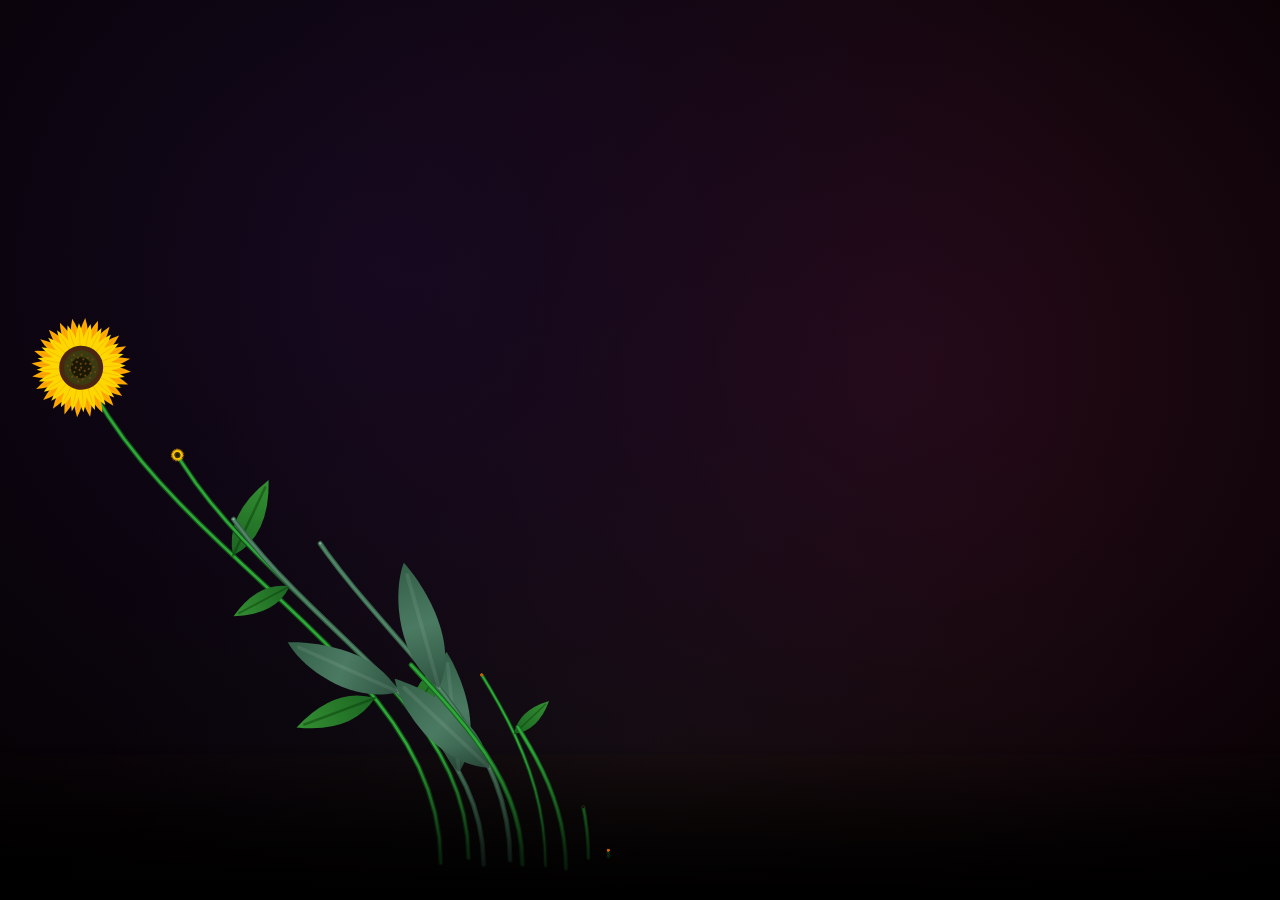
==== index.html @ 12f0e01c "Add infinite flower garden web project Initial commit of An Infinite Garden for Her - a responsive, " ====
<!DOCTYPE html>
<html lang="en">

<head>
    <meta charset="UTF-8">
    <meta name="viewport" content="width=device-width, initial-scale=1.0">
    <title>An Infinite Garden for Her 🌸</title>
    <link type="image/png" sizes="96x96" rel="icon" href="./favicon.png">
    <link rel="preconnect" href="https://fonts.googleapis.com">
    <link rel="preconnect" href="https://fonts.gstatic.com" crossorigin>
    <link href="https://fonts.googleapis.com/css2?family=Inter:wght@300;400;500;600&family=JetBrains+Mono:wght@300;400;500&display=swap" rel="stylesheet">
    <link rel="stylesheet" href="style.css">
</head>

<body>

    <div id="ui"></div>
    <canvas id="c"></canvas>

    <script src="script.js"></script>
</body>

</html>
---- style.css ----
* {
    margin: 0;
    padding: 0;
    box-sizing: border-box;
}

body {
    width: 100vw;
    height: 100vh;
    overflow: hidden;
    background: 
        radial-gradient(circle at 30% 30%, rgba(24, 10, 36, 0.85) 0%, rgba(0, 0, 0, 0) 65%),
        radial-gradient(circle at 70% 40%, rgba(46, 12, 28, 0.85) 0%, rgba(0, 0, 0, 0) 65%),
        radial-gradient(circle at 50% 80%, rgba(15, 30, 15, 0.45) 0%, rgba(0, 0, 0, 0) 55%),
        #040102;
    font-family: 'Inter', sans-serif;
    cursor: default;
}

canvas {
    position: absolute;
    top: 0;
    left: 0;
    width: 100%;
    height: 100%;
}

#ui {
    position: absolute;
    top: 40px;
    width: 100%;
    text-align: center;
    color: rgba(255, 255, 255, 0.65);
    pointer-events: none;
    letter-spacing: 2px;
    font-size: clamp(20px, 4.5vw, 28px);
    font-weight: 300;
    display: none;
    animation: fadeIn 2s ease-in-out forwards;
}

@keyframes fadeIn {
    from { opacity: 0; transform: translateY(-5px); }
    to { opacity: 1; transform: translateY(0); }
}
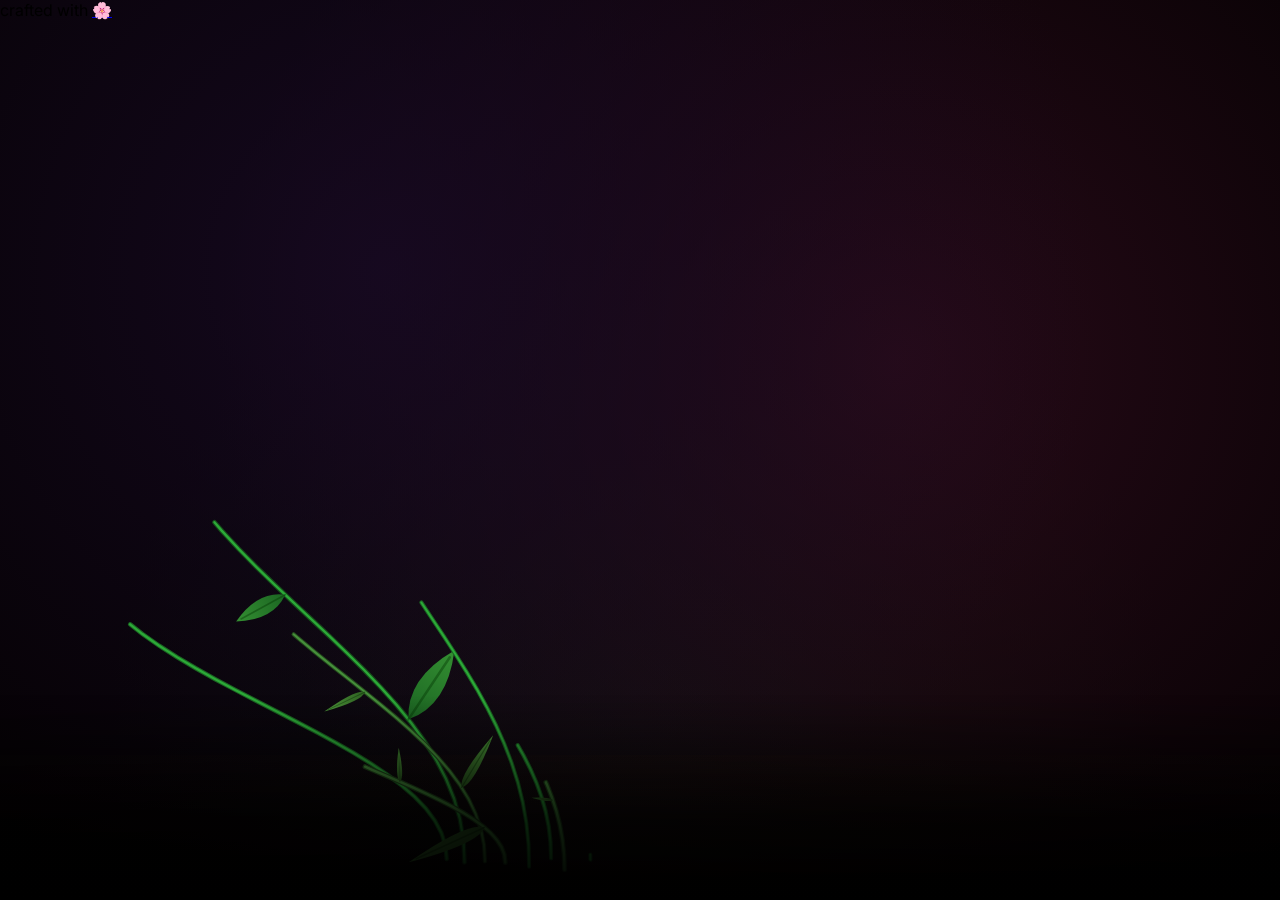
==== commit 14f29c4b: "Enhance interactive sway & sensor-driven physics Improve mouse and sensor-driven flower motion: trac" ====
--- a/index.html
+++ b/index.html
@@ -4,11 +4,13 @@
 <head>
     <meta charset="UTF-8">
     <meta name="viewport" content="width=device-width, initial-scale=1.0">
-    <title>An Infinite Garden for Her 🌸</title>
+    <title>Flower Bouquet 🌸</title>
     <link type="image/png" sizes="96x96" rel="icon" href="./favicon.png">
     <link rel="preconnect" href="https://fonts.googleapis.com">
     <link rel="preconnect" href="https://fonts.gstatic.com" crossorigin>
-    <link href="https://fonts.googleapis.com/css2?family=Inter:wght@300;400;500;600&family=JetBrains+Mono:wght@300;400;500&display=swap" rel="stylesheet">
+    <link
+        href="https://fonts.googleapis.com/css2?family=Inter:wght@300;400;500;600&family=JetBrains+Mono:wght@300;400;500&display=swap"
+        rel="stylesheet">
     <link rel="stylesheet" href="style.css">
 </head>
 
@@ -16,8 +18,9 @@
 
     <div id="ui"></div>
     <canvas id="c"></canvas>
+    <div class="footer">crafted with <a href="https://ratnadwip.com/" target="_blank">🌸</a></div>
 
-    <script src="script.js"></script>
+    <script src="script.js?v=3"></script>
 </body>
 
 </html>
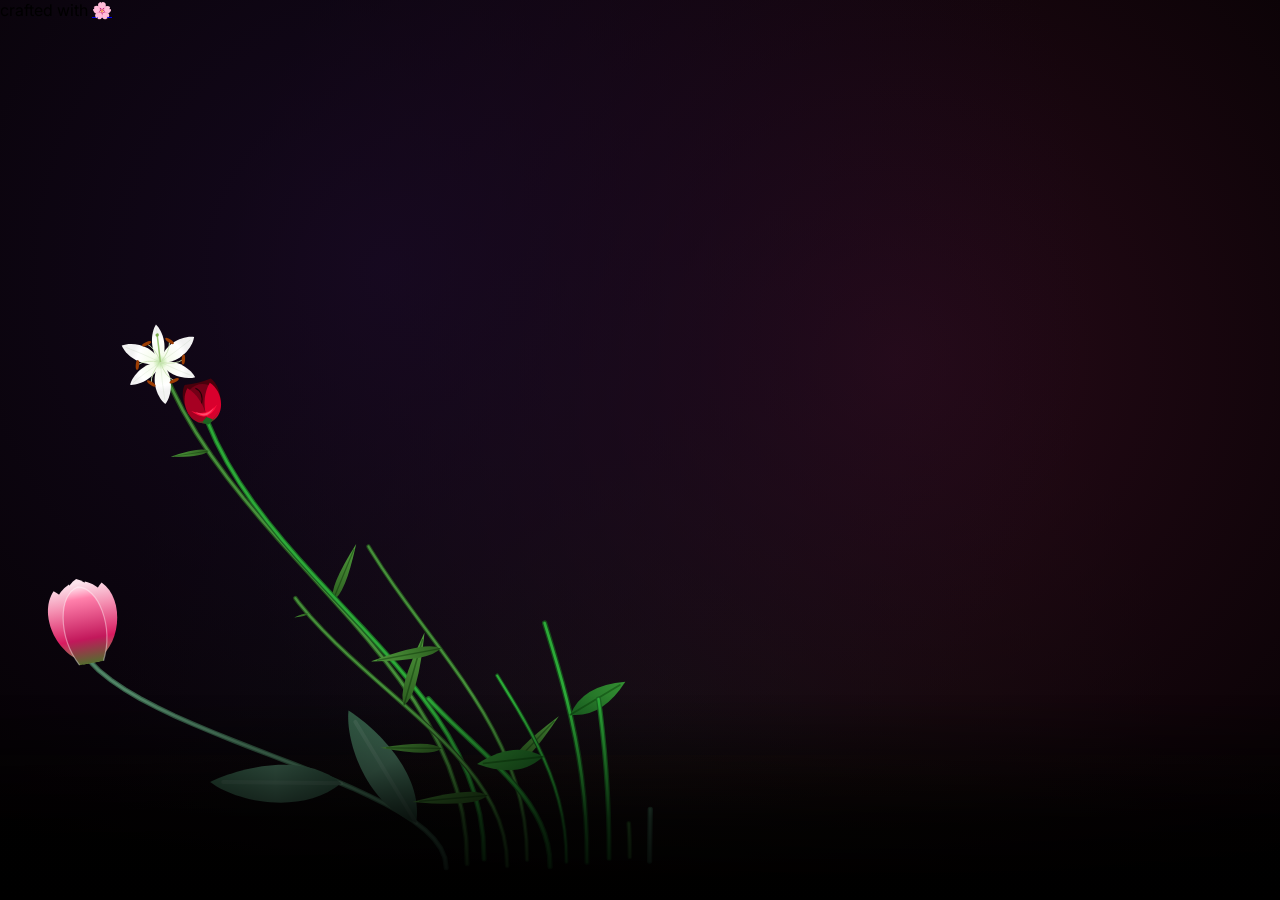
==== commit 24bc0694: "Add OG metadata and streamline documentation Added Open Graph and Twitter metadata to both index.htm" ====
--- a/index.html
+++ b/index.html
@@ -6,6 +6,12 @@
     <meta name="viewport" content="width=device-width, initial-scale=1.0">
     <title>Flower Bouquet 🌸</title>
     <link type="image/png" sizes="96x96" rel="icon" href="./favicon.png">
+    <meta property="og:title" content="Flower Bouquet 🌸">
+    <meta property="og:description" content="An interactive 2D digital flower bouquet garden with dynamic physics.">
+    <meta property="og:type" content="website">
+    <meta name="twitter:card" content="summary">
+    <meta name="twitter:title" content="Flower Bouquet 🌸">
+    <meta name="twitter:description" content="An interactive 2D digital flower bouquet garden with dynamic physics.">
     <link rel="preconnect" href="https://fonts.googleapis.com">
     <link rel="preconnect" href="https://fonts.gstatic.com" crossorigin>
     <link
@@ -20,7 +26,7 @@
     <canvas id="c"></canvas>
     <div class="footer">crafted with <a href="https://ratnadwip.com/" target="_blank">🌸</a></div>
 
-    <script src="script.js?v=3"></script>
+    <script src="script.js"></script>
 </body>
 
 </html>
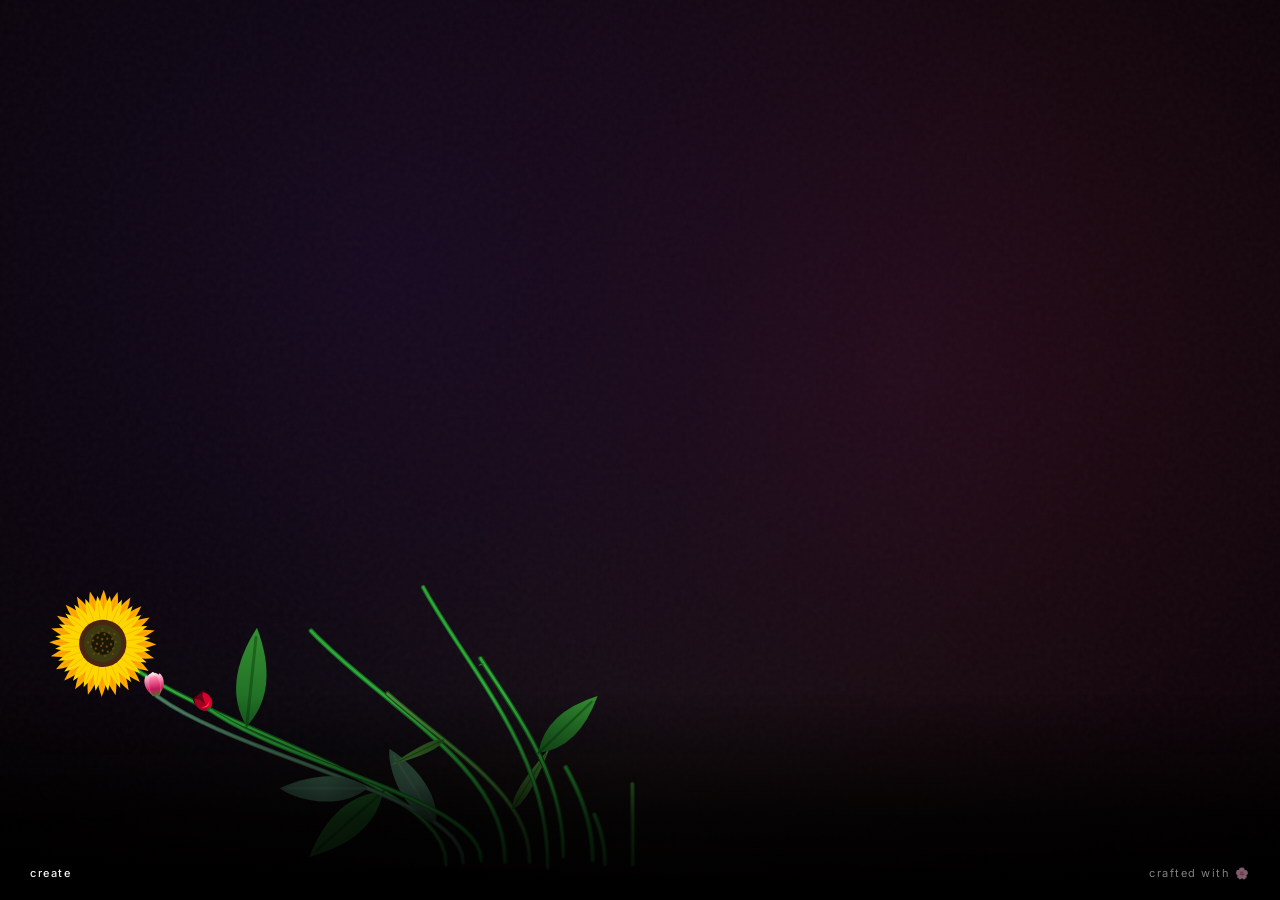
==== commit fb7c310c: "Add responsive create link to footer Add a responsive "create" link to the UI that appears in the bo" ====
--- a/index.html
+++ b/index.html
@@ -24,7 +24,10 @@
 
     <div id="ui"></div>
     <canvas id="c"></canvas>
-    <div class="footer">crafted with <a href="https://ratnadwip.com/" target="_blank">🌸</a></div>
+    <div class="footer-left"><a href="https://bouquet.745482.xyz/create">create</a></div>
+    <div class="footer">
+        <span class="mobile-create"><a href="https://bouquet.745482.xyz/create">create</a> &bull; </span>crafted with <a href="https://ratnadwip.com/" target="_blank">🌸</a>
+    </div>
 
     <script src="script.js"></script>
 </body>
--- a/style.css
+++ b/style.css
@@ -7,6 +7,7 @@
 body {
     width: 100vw;
     height: 100vh;
+    height: 100dvh; /* Dynamic viewport height to prevent browser toolbar clipping */
     overflow: hidden;
     background: 
         radial-gradient(circle at 30% 30%, rgba(24, 10, 36, 0.85) 0%, rgba(0, 0, 0, 0) 65%),
@@ -15,6 +16,20 @@
         #040102;
     font-family: 'Inter', sans-serif;
     cursor: default;
+    position: relative;
+}
+
+/* Subtle organic grain overlay to eliminate gradient banding */
+body::before {
+    content: "";
+    position: absolute;
+    top: 0;
+    left: 0;
+    width: 100%;
+    height: 100%;
+    background: url("data:image/svg+xml,%3Csvg viewBox='0 0 200 200' xmlns='http://www.w3.org/2000/svg'%3E%3Cfilter id='noiseFilter'%3E%3CfeTurbulence type='fractalNoise' baseFrequency='0.85' numOctaves='3' stitchTiles='stitch'/%3E%3C/filter%3E%3Crect width='100%25' height='100%25' filter='url(%23noiseFilter)' opacity='0.03'/%3E%3C/svg%3E");
+    pointer-events: none;
+    z-index: 1;
 }
 
 canvas {
@@ -23,6 +38,7 @@
     left: 0;
     width: 100%;
     height: 100%;
+    z-index: 2;
 }
 
 #ui {
@@ -36,7 +52,83 @@
     font-size: clamp(20px, 4.5vw, 28px);
     font-weight: 300;
     display: none;
+    z-index: 3;
     animation: fadeIn 2s ease-in-out forwards;
+}
+
+.footer {
+    position: absolute;
+    bottom: 20px;
+    right: 30px;
+    color: rgba(255, 255, 255, 0.5); /* Raised opacity for visibility */
+    font-size: 11px;
+    letter-spacing: 1.5px;
+    user-select: none;
+    z-index: 9999; /* Higher z-index to stay on top of the canvas dynamic layers */
+}
+
+.footer a {
+    color: inherit;
+    text-decoration: none;
+    cursor: pointer;
+    transition: opacity 0.2s, color 0.2s;
+}
+
+.footer a:hover {
+    opacity: 0.95;
+    color: rgba(255, 255, 255, 0.9);
+}
+
+.footer-left {
+    position: absolute;
+    bottom: 20px;
+    left: 30px;
+    font-size: 11px;
+    letter-spacing: 1.5px;
+    user-select: none;
+    z-index: 9999;
+}
+
+.footer-left a {
+    color: #ffffff;
+    text-decoration: none;
+    font-weight: 500;
+    transition: opacity 0.2s, text-shadow 0.2s;
+    opacity: 0.95;
+}
+
+.footer-left a:hover {
+    opacity: 1;
+    text-shadow: 0 0 8px rgba(255, 255, 255, 0.3);
+}
+
+.mobile-create {
+    display: none;
+}
+
+@media (max-width: 600px) {
+    .footer-left {
+        display: none;
+    }
+    .mobile-create {
+        display: inline;
+    }
+    .footer .mobile-create a {
+        color: #ffffff;
+        font-weight: 500;
+        opacity: 0.95;
+    }
+    .footer .mobile-create a:hover {
+        opacity: 1;
+    }
+    .footer {
+        right: 0;
+        width: 100%;
+        text-align: center;
+        bottom: 35px; /* Lift higher up to clear iOS/Android system and browser bars */
+        font-size: 12px;
+        color: rgba(255, 255, 255, 0.6); /* Slightly more visible on small displays */
+    }
 }
 
 @keyframes fadeIn {
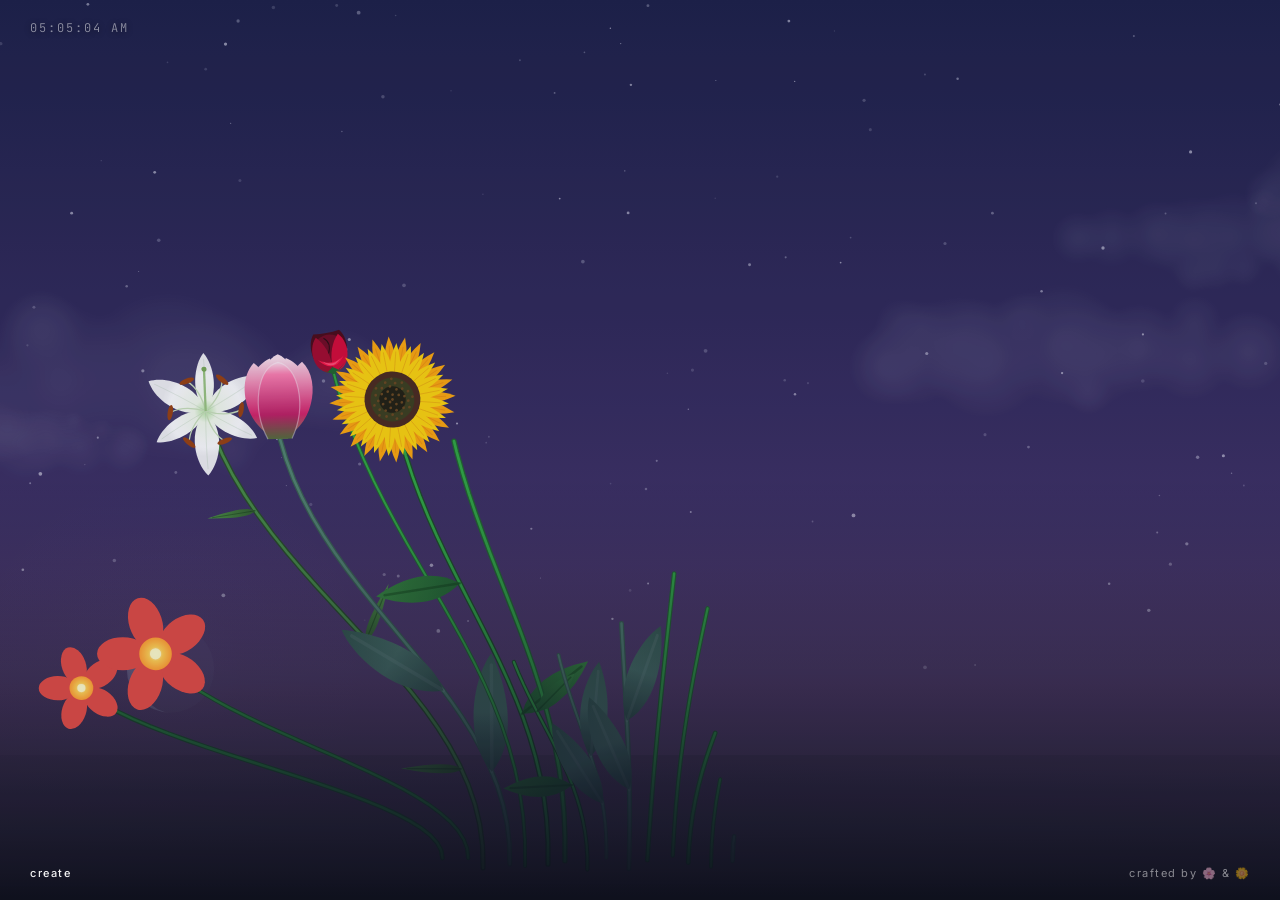
==== commit 961fd624: "Update create link" ====
--- a/index.html
+++ b/index.html
@@ -18,18 +18,26 @@
         href="https://fonts.googleapis.com/css2?family=Inter:wght@300;400;500;600&family=JetBrains+Mono:wght@300;400;500&display=swap"
         rel="stylesheet">
     <link rel="stylesheet" href="style.css">
+    <link rel="stylesheet" href="dock.css">
 </head>
 
 <body>
 
     <div id="ui"></div>
+    <div id="clock"></div>
     <canvas id="c"></canvas>
-    <div class="footer-left"><a href="https://bouquet.745482.xyz/create">create</a></div>
+    <div class="footer-left"><a href="./create/">create</a></div>
     <div class="footer">
-        <span class="mobile-create"><a href="https://bouquet.745482.xyz/create">create</a> &bull; </span>crafted with <a href="https://ratnadwip.com/" target="_blank">🌸</a>
+        <span class="mobile-create"><a href="./create/">create</a> &bull; </span>crafted
+        by <a href="https://ratnadwip.com/" target="_blank">🌸</a> & <a href="https://github.com/ranitpal77"
+            target="_blank">🌼</a>
     </div>
 
+    <script src="background.js"></script>
     <script src="script.js"></script>
+    <script src="floating-window.js"></script>
+    <script src="ambient-sounds.js"></script>
+    <script src="dock.js"></script>
 </body>
 
 </html>
--- a/style.css
+++ b/style.css
@@ -7,9 +7,10 @@
 body {
     width: 100vw;
     height: 100vh;
-    height: 100dvh; /* Dynamic viewport height to prevent browser toolbar clipping */
+    height: 100dvh;
+    /* Dynamic viewport height to prevent browser toolbar clipping */
     overflow: hidden;
-    background: 
+    background:
         radial-gradient(circle at 30% 30%, rgba(24, 10, 36, 0.85) 0%, rgba(0, 0, 0, 0) 65%),
         radial-gradient(circle at 70% 40%, rgba(46, 12, 28, 0.85) 0%, rgba(0, 0, 0, 0) 65%),
         radial-gradient(circle at 50% 80%, rgba(15, 30, 15, 0.45) 0%, rgba(0, 0, 0, 0) 55%),
@@ -54,17 +55,64 @@
     display: none;
     z-index: 3;
     animation: fadeIn 2s ease-in-out forwards;
+    text-shadow: 0 1px 8px rgba(0, 0, 0, 0.45);
+    /* Keeps light text legible on bright day sky */
+    word-break: break-word;
+    overflow-wrap: break-word;
+    padding: 0 20px;
+}
+
+#clock {
+    position: absolute;
+    top: 20px;
+    left: 30px;
+    color: rgba(255, 255, 255, 0.5);
+    font-family: 'JetBrains Mono', monospace;
+    font-size: 12px;
+    font-weight: 300;
+    letter-spacing: 2px;
+    user-select: none;
+    pointer-events: auto;
+    cursor: default;
+    padding: 6px 10px;
+    margin: -6px -10px;
+    z-index: 9999;
+    /* Stays above the canvas dynamic layers, matching the footers */
+    font-variant-numeric: tabular-nums;
+    /* Prevent width jitter as digits tick */
+    text-shadow: 0 1px 6px rgba(0, 0, 0, 0.45);
+    /* Keeps light text legible on bright day sky */
+}
+
+/* Cinematic Viewing Mode (Timelapse) */
+body.is-timelapse #clock,
+body.is-timelapse #ui,
+body.is-timelapse .footer,
+body.is-timelapse .footer-left,
+body.is-timelapse .dock-layer,
+body.is-timelapse .fw {
+    display: none !important;
+}
+
+@media (max-width: 600px) {
+    #clock {
+        top: 15px;
+        left: 15px;
+        font-size: 11px;
+    }
 }
 
 .footer {
     position: absolute;
     bottom: 20px;
     right: 30px;
-    color: rgba(255, 255, 255, 0.5); /* Raised opacity for visibility */
+    color: rgba(255, 255, 255, 0.5);
+    /* Raised opacity for visibility */
     font-size: 11px;
     letter-spacing: 1.5px;
     user-select: none;
-    z-index: 9999; /* Higher z-index to stay on top of the canvas dynamic layers */
+    z-index: 9999;
+    /* Higher z-index to stay on top of the canvas dynamic layers */
 }
 
 .footer a {
@@ -110,28 +158,41 @@
     .footer-left {
         display: none;
     }
+
     .mobile-create {
         display: inline;
     }
+
     .footer .mobile-create a {
         color: #ffffff;
         font-weight: 500;
         opacity: 0.95;
     }
+
     .footer .mobile-create a:hover {
         opacity: 1;
     }
+
     .footer {
         right: 0;
         width: 100%;
         text-align: center;
-        bottom: 35px; /* Lift higher up to clear iOS/Android system and browser bars */
+        bottom: 35px;
+        /* Lift higher up to clear iOS/Android system and browser bars */
         font-size: 12px;
-        color: rgba(255, 255, 255, 0.6); /* Slightly more visible on small displays */
+        color: rgba(255, 255, 255, 0.6);
+        /* Slightly more visible on small displays */
     }
 }
 
 @keyframes fadeIn {
-    from { opacity: 0; transform: translateY(-5px); }
-    to { opacity: 1; transform: translateY(0); }
-}
+    from {
+        opacity: 0;
+        transform: translateY(-5px);
+    }
+
+    to {
+        opacity: 1;
+        transform: translateY(0);
+    }
+}
--- a/dock.css
+++ b/dock.css
@@ -0,0 +1,695 @@
+/* ============================================================
+   Floating Dock · Popovers · Floating Window System
+   Glass UI layered above the garden canvas
+   ============================================================ */
+
+:root {
+    --dk-ease: cubic-bezier(0.16, 1, 0.3, 1);
+    --dk-glass: rgba(10, 6, 16, 0.58);
+    --dk-glass-soft: rgba(255, 255, 255, 0.04);
+    --dk-border: rgba(255, 255, 255, 0.1);
+    --dk-text: rgba(255, 255, 255, 0.65);
+    --dk-text-dim: rgba(255, 255, 255, 0.4);
+    --dk-shadow: 0 20px 55px rgba(0, 0, 0, 0.55);
+}
+
+/* Idle cursor hiding */
+html.cursor-idle,
+html.cursor-idle * {
+    cursor: none !important;
+}
+
+/* ---------- Layer ---------- */
+.dock-layer {
+    position: fixed;
+    inset: 0;
+    pointer-events: none;
+    z-index: 13000;
+    /* Above floating windows so the dock and its popovers always stay reachable */
+    font-family: 'Inter', sans-serif;
+}
+
+/* ---------- Dock ---------- */
+.dock {
+    position: fixed;
+    top: 18px;
+    right: 18px;
+    /* --dk-slide: hidden/visible horizontal slide · --dk-shift: collision offset (set by JS) */
+    --dk-slide: 90px;
+    --dk-shift: 0px;
+    display: flex;
+    flex-direction: column;
+    gap: 6px;
+    padding: 9px;
+    background: var(--dk-glass);
+    border: 1px solid var(--dk-border);
+    border-radius: 20px;
+    backdrop-filter: blur(24px) saturate(1.25);
+    -webkit-backdrop-filter: blur(24px) saturate(1.25);
+    box-shadow: var(--dk-shadow);
+    opacity: 0;
+    transform: translateY(var(--dk-shift)) translateX(var(--dk-slide));
+    pointer-events: none;
+    transition: opacity 0.45s ease, transform 0.55s var(--dk-ease);
+}
+
+.dock.dock-visible {
+    opacity: 1;
+    --dk-slide: 0px;
+    pointer-events: auto;
+}
+
+.dock-btn {
+    position: relative;
+    width: 42px;
+    height: 42px;
+    display: flex;
+    align-items: center;
+    justify-content: center;
+    background: transparent;
+    border: 1px solid transparent;
+    border-radius: 13px;
+    color: var(--dk-text);
+    cursor: pointer;
+    outline: none;
+    transition: background 0.25s ease, color 0.25s ease, border-color 0.25s ease, transform 0.3s var(--dk-ease);
+}
+
+.dock-btn:hover {
+    background: rgba(255, 255, 255, 0.08);
+    border-color: rgba(255, 255, 255, 0.08);
+    color: #ffffff;
+    transform: scale(1.06);
+}
+
+.dock-btn:active {
+    transform: scale(0.96);
+}
+
+.dock-btn.dock-btn-active {
+    background: rgba(255, 255, 255, 0.12);
+    border-color: rgba(255, 255, 255, 0.14);
+    color: #ffffff;
+}
+
+.dock-btn svg {
+    display: block;
+}
+
+/* Fullscreen icon swap */
+.dock-btn .ic-compress {
+    display: none;
+}
+
+html.is-fullscreen .dock-btn .ic-compress {
+    display: block;
+}
+
+html.is-fullscreen .dock-btn .ic-expand {
+    display: none;
+}
+
+/* Tooltip */
+.dock-btn::after {
+    content: attr(data-tip);
+    position: absolute;
+    right: calc(100% + 14px);
+    top: 50%;
+    transform: translateY(-50%) translateX(6px);
+    padding: 6px 11px;
+    background: rgba(8, 5, 14, 0.85);
+    border: 1px solid var(--dk-border);
+    border-radius: 9px;
+    color: rgba(255, 255, 255, 0.85);
+    font-size: 10px;
+    font-weight: 500;
+    letter-spacing: 1.5px;
+    text-transform: uppercase;
+    white-space: nowrap;
+    opacity: 0;
+    pointer-events: none;
+    backdrop-filter: blur(12px);
+    -webkit-backdrop-filter: blur(12px);
+    transition: opacity 0.25s ease, transform 0.3s var(--dk-ease);
+}
+
+.dock-btn:hover::after {
+    opacity: 1;
+    transform: translateY(-50%) translateX(0);
+    transition-delay: 0.25s;
+}
+
+.dock-layer.pop-active .dock-btn::after {
+    opacity: 0 !important;
+}
+
+/* ---------- Popovers ---------- */
+.dock-popover {
+    position: fixed;
+    min-width: 198px;
+    padding: 8px;
+    background: var(--dk-glass);
+    border: 1px solid var(--dk-border);
+    border-radius: 16px;
+    backdrop-filter: blur(24px) saturate(1.25);
+    -webkit-backdrop-filter: blur(24px) saturate(1.25);
+    box-shadow: var(--dk-shadow);
+    opacity: 0;
+    transform: translateX(10px) scale(0.97);
+    transform-origin: right center;
+    pointer-events: none;
+    transition: opacity 0.28s ease, transform 0.38s var(--dk-ease);
+}
+
+.dock-popover.pop-open {
+    opacity: 1;
+    transform: none;
+    pointer-events: auto;
+}
+
+.pop-title {
+    padding: 6px 10px 8px;
+    font-size: 10px;
+    font-weight: 500;
+    letter-spacing: 1.8px;
+    text-transform: uppercase;
+    color: var(--dk-text-dim);
+    user-select: none;
+}
+
+.pop-item {
+    width: 100%;
+    display: flex;
+    align-items: center;
+    gap: 10px;
+    padding: 9px 10px;
+    background: transparent;
+    border: none;
+    border-radius: 10px;
+    color: var(--dk-text);
+    font-family: 'Inter', sans-serif;
+    font-size: 12.5px;
+    letter-spacing: 0.4px;
+    text-align: left;
+    cursor: pointer;
+    outline: none;
+    transition: background 0.2s ease, color 0.2s ease;
+}
+
+.pop-item:hover {
+    background: rgba(255, 255, 255, 0.07);
+    color: #ffffff;
+}
+
+.pop-item + .pop-item {
+    margin-top: 2px;
+}
+
+.pop-item svg {
+    flex: none;
+    opacity: 0.8;
+}
+
+.pop-label {
+    flex: 1;
+}
+
+.pop-note {
+    font-size: 9.5px;
+    letter-spacing: 1.2px;
+    text-transform: uppercase;
+    color: var(--dk-text-dim);
+}
+
+.pop-radio {
+    width: 8px;
+    height: 8px;
+    border-radius: 50%;
+    border: 1px solid rgba(255, 255, 255, 0.35);
+    flex: none;
+    transition: background 0.25s ease, border-color 0.25s ease, box-shadow 0.25s ease;
+}
+
+.pop-item.active {
+    color: #ffffff;
+}
+
+.pop-item.active .pop-radio {
+    border-color: #ffffff;
+    background: #ffffff;
+    box-shadow: 0 0 8px rgba(255, 255, 255, 0.35);
+}
+
+/* ---------- Floating windows ---------- */
+.fw {
+    position: fixed;
+    display: flex;
+    flex-direction: column;
+    color: #ffffff;
+    background: rgba(10, 6, 16, 0.62);
+    border: 1px solid var(--dk-border);
+    border-radius: 16px;
+    backdrop-filter: blur(26px) saturate(1.25);
+    -webkit-backdrop-filter: blur(26px) saturate(1.25);
+    box-shadow: var(--dk-shadow);
+    overflow: hidden;
+    transition: opacity 0.32s ease, transform 0.4s var(--dk-ease), height 0.42s var(--dk-ease), box-shadow 0.3s ease;
+}
+
+.fw.fw-enter {
+    opacity: 0;
+    transform: translateY(16px) scale(0.95);
+}
+
+.fw.fw-leave {
+    opacity: 0;
+    transform: translateY(10px) scale(0.96);
+    pointer-events: none;
+}
+
+.fw.fw-dragging {
+    box-shadow: 0 30px 70px rgba(0, 0, 0, 0.68);
+    transform: scale(1.008);
+}
+
+.fw.fw-resizing {
+    transition: none !important;
+}
+
+.fw-header {
+    flex: none;
+    height: 44px;
+    display: flex;
+    align-items: center;
+    gap: 10px;
+    padding: 0 8px 0 16px;
+    border-bottom: 1px solid rgba(255, 255, 255, 0.07);
+    cursor: grab;
+    user-select: none;
+    -webkit-user-select: none;
+    touch-action: none;
+}
+
+.fw-dragging .fw-header {
+    cursor: grabbing;
+}
+
+.fw-title {
+    flex: 1;
+    font-size: 11px;
+    font-weight: 500;
+    letter-spacing: 1.8px;
+    text-transform: uppercase;
+    color: var(--dk-text);
+    white-space: nowrap;
+    overflow: hidden;
+    text-overflow: ellipsis;
+}
+
+.fw-actions {
+    display: flex;
+    gap: 4px;
+}
+
+.fw-btn {
+    width: 28px;
+    height: 28px;
+    display: flex;
+    align-items: center;
+    justify-content: center;
+    background: transparent;
+    border: none;
+    border-radius: 9px;
+    color: var(--dk-text-dim);
+    cursor: pointer;
+    outline: none;
+    transition: background 0.2s ease, color 0.2s ease;
+}
+
+.fw-btn:hover {
+    background: rgba(255, 255, 255, 0.09);
+    color: #ffffff;
+}
+
+.fw-btn-close:hover {
+    background: rgba(255, 80, 90, 0.22);
+    color: #ffd7da;
+}
+
+/* Minimize / restore icon swap */
+.fw .ic-restore {
+    display: none;
+}
+
+.fw.fw-min .ic-restore {
+    display: block;
+}
+
+.fw.fw-min .ic-min {
+    display: none;
+}
+
+.fw-body {
+    flex: 1;
+    overflow-y: auto;
+    overflow-x: hidden;
+    transition: opacity 0.25s ease;
+    scrollbar-width: thin;
+    scrollbar-color: rgba(255, 255, 255, 0.18) transparent;
+}
+
+.fw-body::-webkit-scrollbar {
+    width: 6px;
+}
+
+.fw-body::-webkit-scrollbar-thumb {
+    background: rgba(255, 255, 255, 0.15);
+    border-radius: 3px;
+}
+
+.fw.fw-min {
+    border-radius: 14px;
+}
+
+.fw.fw-min .fw-header {
+    border-bottom-color: transparent;
+}
+
+.fw.fw-min .fw-body {
+    opacity: 0;
+    pointer-events: none;
+}
+
+.fw.fw-min .fw-resize {
+    display: none;
+}
+
+.fw-resize {
+    position: absolute;
+    right: 2px;
+    bottom: 2px;
+    width: 18px;
+    height: 18px;
+    cursor: nwse-resize;
+    touch-action: none;
+    opacity: 0.5;
+    border-bottom-right-radius: 14px;
+    background: linear-gradient(135deg,
+            transparent 0 55%, rgba(255, 255, 255, 0.35) 55% 60%,
+            transparent 60% 75%, rgba(255, 255, 255, 0.35) 75% 80%,
+            transparent 80%);
+    transition: opacity 0.2s ease;
+}
+
+.fw-resize:hover {
+    opacity: 0.9;
+}
+
+/* ---------- Ambient sound mixer ---------- */
+.am-body {
+    padding: 14px 16px 12px;
+    display: flex;
+    flex-direction: column;
+    gap: 10px;
+}
+
+.am-row {
+    display: flex;
+    gap: 12px;
+    padding: 12px;
+    background: var(--dk-glass-soft);
+    border: 1px solid rgba(255, 255, 255, 0.07);
+    border-radius: 13px;
+    transition: border-color 0.3s ease, background 0.3s ease;
+}
+
+.am-row.am-on {
+    border-color: rgba(255, 255, 255, 0.16);
+    background: rgba(255, 255, 255, 0.06);
+}
+
+.am-ic {
+    flex: none;
+    width: 34px;
+    height: 34px;
+    display: flex;
+    align-items: center;
+    justify-content: center;
+    border-radius: 10px;
+    background: rgba(255, 255, 255, 0.05);
+    color: rgba(255, 255, 255, 0.55);
+    transition: color 0.3s ease, background 0.3s ease;
+}
+
+.am-row.am-on .am-ic {
+    color: #ffffff;
+    background: rgba(255, 255, 255, 0.1);
+}
+
+.am-main {
+    flex: 1;
+    min-width: 0;
+    display: flex;
+    flex-direction: column;
+    gap: 9px;
+}
+
+.am-top {
+    display: flex;
+    align-items: center;
+    gap: 8px;
+}
+
+.am-name {
+    flex: 1;
+    font-size: 12px;
+    font-weight: 500;
+    letter-spacing: 0.8px;
+    color: rgba(255, 255, 255, 0.85);
+    white-space: nowrap;
+    overflow: hidden;
+    text-overflow: ellipsis;
+}
+
+/* Tiny equalizer shown while a channel plays */
+.am-eq {
+    display: flex;
+    align-items: flex-end;
+    gap: 2px;
+    height: 10px;
+    flex: none;
+    opacity: 0;
+    transition: opacity 0.3s ease;
+}
+
+.am-row.am-on .am-eq {
+    opacity: 1;
+}
+
+.am-eq span {
+    width: 2px;
+    height: 30%;
+    border-radius: 1px;
+    background: rgba(255, 255, 255, 0.8);
+    animation: am-eq-bounce 1.1s ease-in-out infinite;
+}
+
+.am-eq span:nth-child(2) {
+    animation-delay: 0.25s;
+}
+
+.am-eq span:nth-child(3) {
+    animation-delay: 0.5s;
+}
+
+.am-row:not(.am-on) .am-eq span {
+    animation-play-state: paused;
+}
+
+@keyframes am-eq-bounce {
+
+    0%,
+    100% {
+        height: 30%;
+    }
+
+    50% {
+        height: 100%;
+    }
+}
+
+/* On/off switch — sole play control per channel */
+.am-switch {
+    position: relative;
+    flex: none;
+    width: 32px;
+    height: 18px;
+    cursor: pointer;
+}
+
+.am-switch input {
+    position: absolute;
+    opacity: 0;
+    width: 100%;
+    height: 100%;
+    margin: 0;
+    cursor: pointer;
+}
+
+.am-switch .am-knob {
+    position: absolute;
+    inset: 0;
+    background: rgba(255, 255, 255, 0.14);
+    border: 1px solid rgba(255, 255, 255, 0.12);
+    border-radius: 999px;
+    pointer-events: none;
+    transition: background 0.3s ease, border-color 0.3s ease;
+}
+
+.am-switch .am-knob::after {
+    content: "";
+    position: absolute;
+    top: 2px;
+    left: 2px;
+    width: 12px;
+    height: 12px;
+    border-radius: 50%;
+    background: rgba(255, 255, 255, 0.75);
+    transition: transform 0.3s var(--dk-ease), background 0.3s ease;
+}
+
+.am-switch input:checked + .am-knob {
+    background: rgba(255, 255, 255, 0.85);
+    border-color: transparent;
+}
+
+.am-switch input:checked + .am-knob::after {
+    transform: translateX(14px);
+    background: #0a0610;
+}
+
+/* Volume slider */
+.am-vol {
+    -webkit-appearance: none;
+    appearance: none;
+    width: 100%;
+    height: 3px;
+    border-radius: 999px;
+    background: linear-gradient(90deg,
+            rgba(255, 255, 255, 0.85) var(--fill, 70%),
+            rgba(255, 255, 255, 0.13) var(--fill, 70%));
+    outline: none;
+    cursor: pointer;
+}
+
+.am-vol::-webkit-slider-thumb {
+    -webkit-appearance: none;
+    width: 12px;
+    height: 12px;
+    border-radius: 50%;
+    background: #ffffff;
+    border: none;
+    box-shadow: 0 1px 6px rgba(0, 0, 0, 0.5);
+    transition: transform 0.2s ease;
+}
+
+.am-vol::-webkit-slider-thumb:hover {
+    transform: scale(1.25);
+}
+
+.am-vol::-moz-range-thumb {
+    width: 12px;
+    height: 12px;
+    border-radius: 50%;
+    background: #ffffff;
+    border: none;
+    box-shadow: 0 1px 6px rgba(0, 0, 0, 0.5);
+}
+
+.am-foot {
+    display: flex;
+    align-items: center;
+    justify-content: space-between;
+    gap: 10px;
+    padding: 2px 2px 0;
+}
+
+.am-hint {
+    font-size: 9.5px;
+    letter-spacing: 1px;
+    text-transform: uppercase;
+    color: rgba(255, 255, 255, 0.28);
+    user-select: none;
+}
+
+.am-stop {
+    flex: none;
+    background: transparent;
+    border: none;
+    color: rgba(255, 255, 255, 0.45);
+    font-family: 'Inter', sans-serif;
+    font-size: 9.5px;
+    font-weight: 500;
+    letter-spacing: 1.2px;
+    text-transform: uppercase;
+    cursor: pointer;
+    padding: 5px 8px;
+    border-radius: 7px;
+    transition: background 0.2s ease, color 0.2s ease;
+}
+
+.am-stop:hover {
+    background: rgba(255, 255, 255, 0.08);
+    color: #ffffff;
+}
+
+/* ---------- Responsive ---------- */
+@media (max-width: 600px) {
+    .dock {
+        top: 12px;
+        right: 10px;
+        padding: 7px;
+        gap: 4px;
+        border-radius: 17px;
+    }
+
+    .dock-btn {
+        width: 40px;
+        height: 40px;
+        border-radius: 12px;
+    }
+
+    .dock-popover {
+        min-width: 180px;
+    }
+
+    .am-body {
+        padding: 12px 12px 10px;
+    }
+}
+
+/* Touch devices: no hover tooltips */
+@media (hover: none) {
+    .dock-btn::after {
+        display: none;
+    }
+}
+
+@media (prefers-reduced-motion: reduce) {
+
+    .dock,
+    .dock-btn,
+    .dock-btn::after,
+    .dock-popover,
+    .fw,
+    .fw-body,
+    .am-row,
+    .am-switch .am-knob,
+    .am-switch .am-knob::after {
+        transition-duration: 0.01ms !important;
+    }
+
+    .am-eq span {
+        animation: none;
+    }
+}
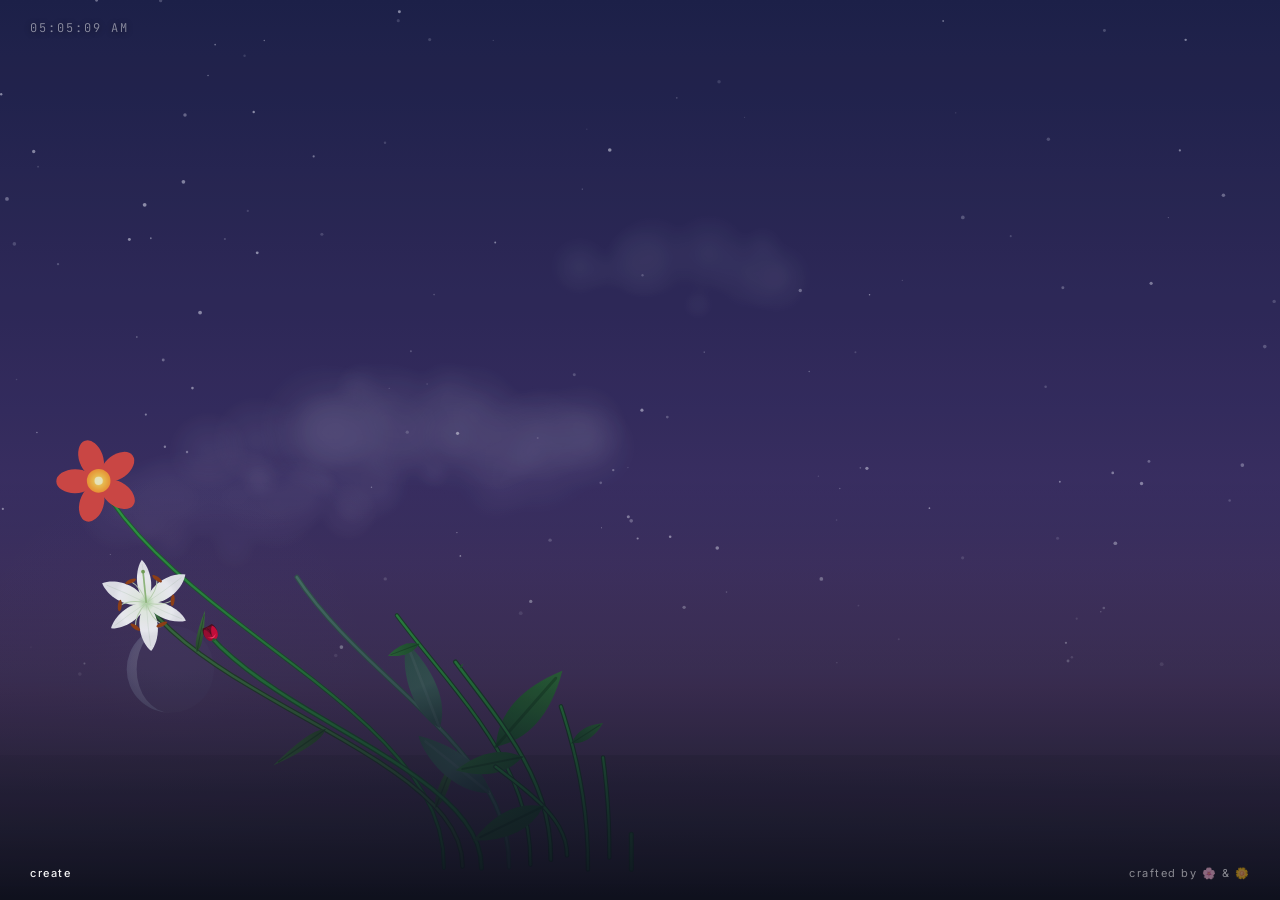
==== commit c2ed51e9: "Fix create link and strip index.html from shareable URL" ====
--- a/index.html
+++ b/index.html
@@ -26,9 +26,9 @@
     <div id="ui"></div>
     <div id="clock"></div>
     <canvas id="c"></canvas>
-    <div class="footer-left"><a href="./create/">create</a></div>
+    <div class="footer-left"><a href="https://bouquet.745482.xyz/create">create</a></div>
     <div class="footer">
-        <span class="mobile-create"><a href="./create/">create</a> &bull; </span>crafted
+        <span class="mobile-create"><a href="https://bouquet.745482.xyz/create">create</a> &bull; </span>crafted
         by <a href="https://ratnadwip.com/" target="_blank">🌸</a> & <a href="https://github.com/ranitpal77"
             target="_blank">🌼</a>
     </div>
